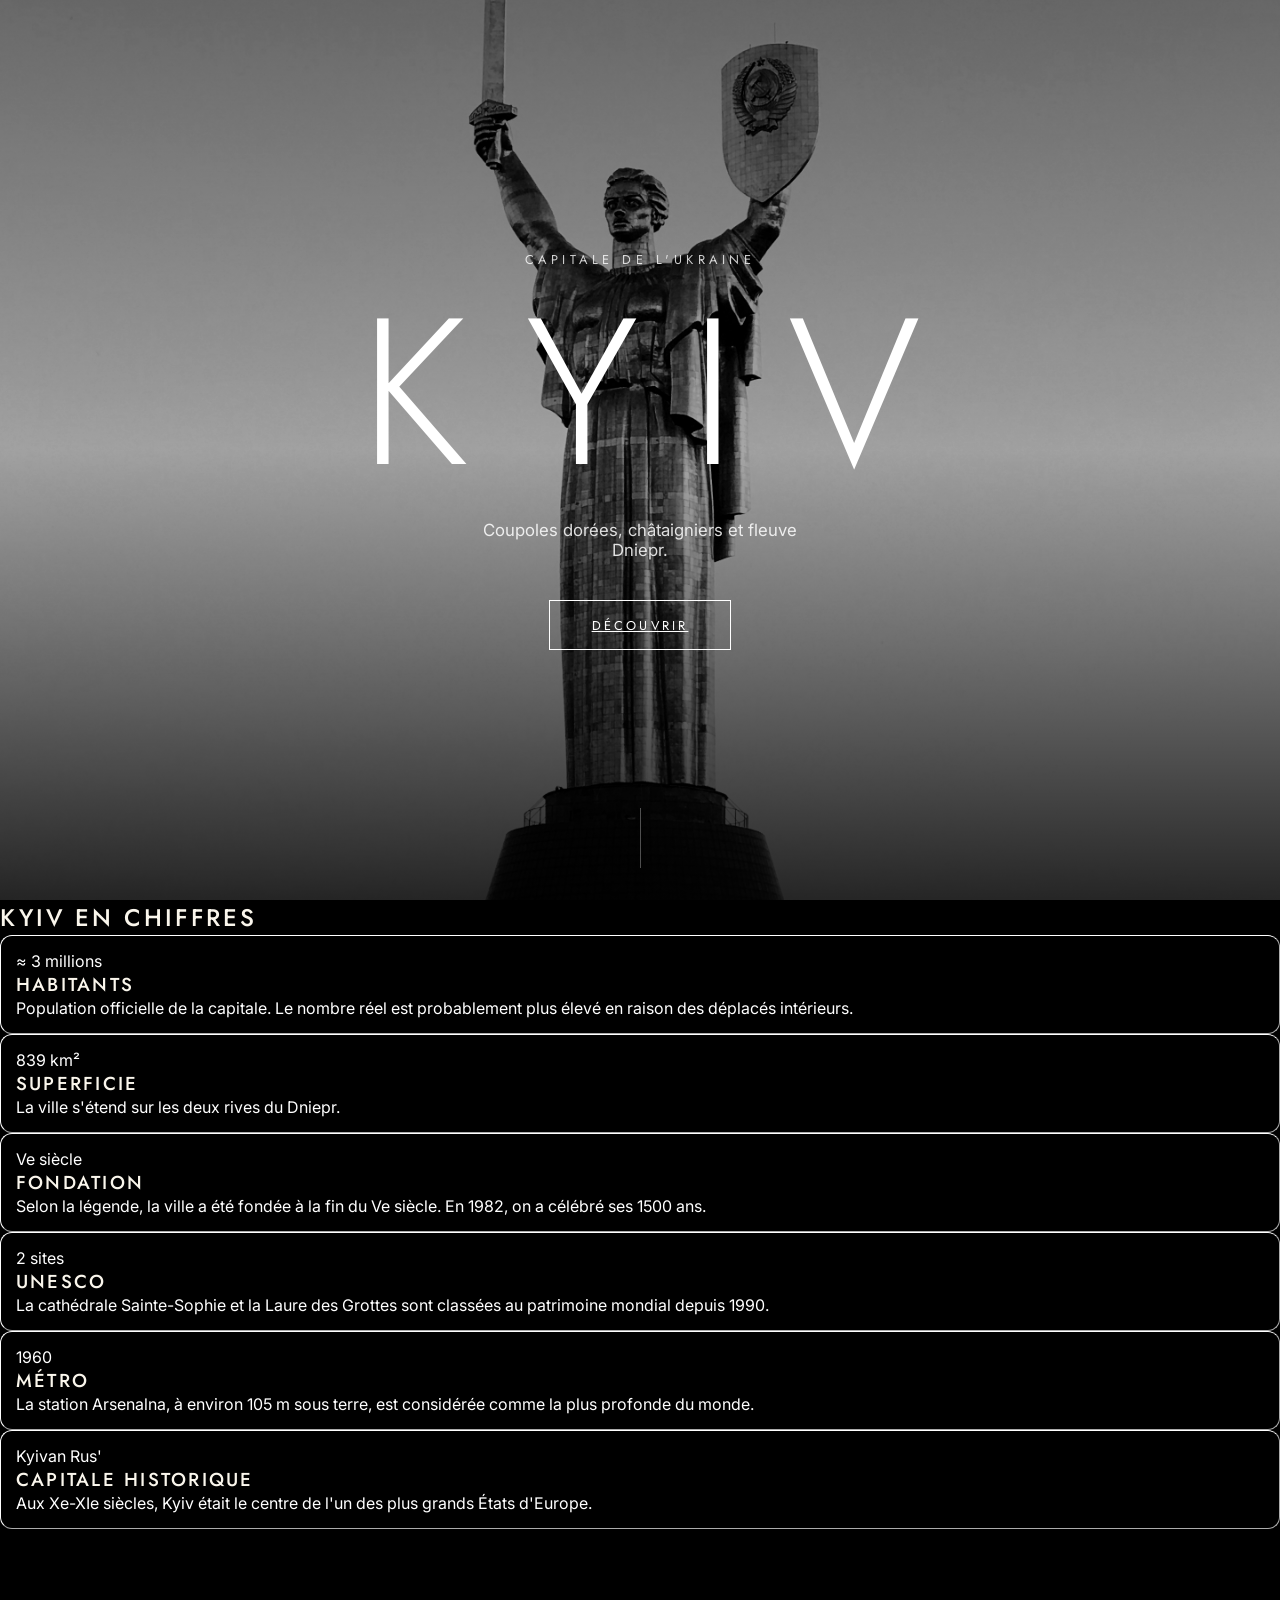
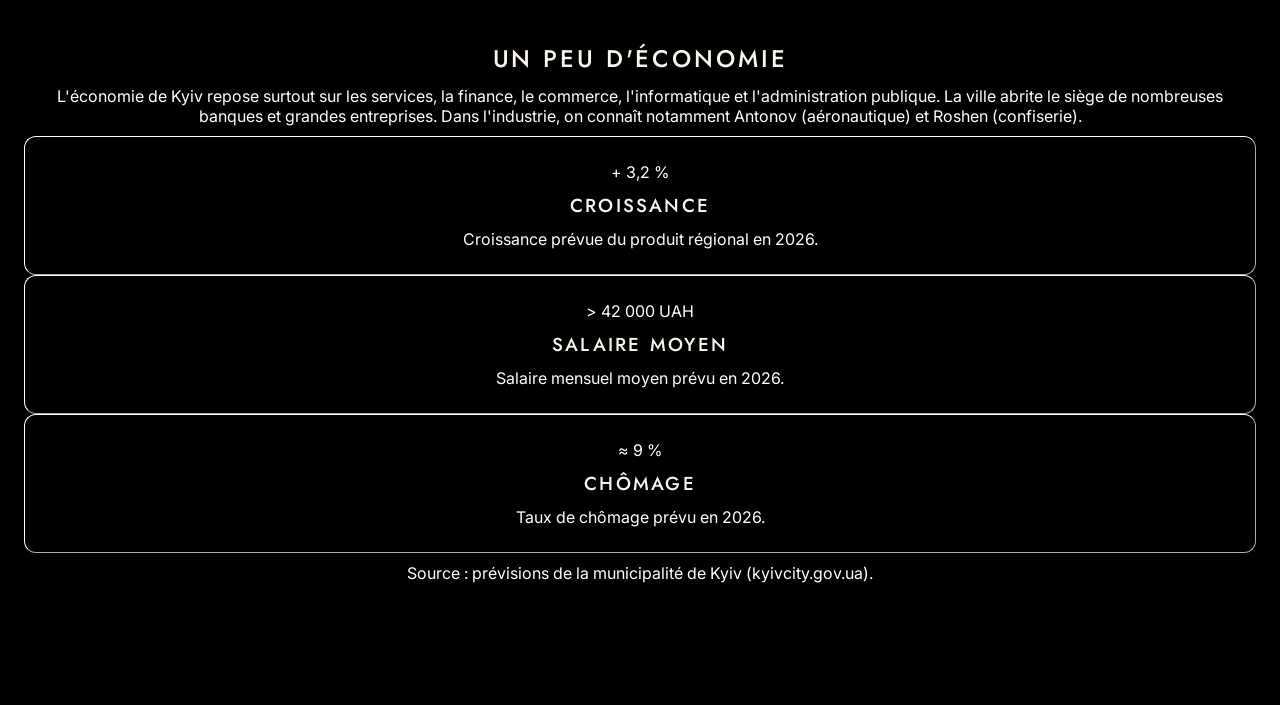
==== index.html @ a9f30f70 "change place of html files" ====
<!DOCTYPE html>
<html lang="fr">
<head>
  <meta charset="UTF-8">
  <meta name="viewport" content="width=device-width, initial-scale=1">
  <title>Kyiv</title>

  <link rel="preconnect" href="https://fonts.googleapis.com">
  <link rel="preconnect" href="https://fonts.gstatic.com" crossorigin>
  <link href="https://fonts.googleapis.com/css2?family=Inter:wght@400;500&family=Jost:wght@300;400;500&display=swap&subset=cyrillic" rel="stylesheet">

  <link rel="stylesheet" href="css/style.css">
  <link rel="stylesheet" href="css/home.css">
</head>
<body class="home">

  <div id="navbar"></div>

  <section class="hero">
    <div class="hero-content">
      <p class="eyebrow">Capitale de l'Ukraine</p>
      <h1>Kyiv</h1>
      <p class="tagline">Coupoles dorées, châtaigniers et fleuve Dniepr.</p>
      <a href="propos_de_kyiv.html" class="hero-btn">Découvrir</a>
    </div>
    <a href="#intro" class="scroll" aria-label="Défiler vers le bas"></a>
  </section>
  <section id="chiffres">
  <h2>Kyiv en chiffres</h2>

  <div class="cards stats">
    <article class="card stat">
      <p class="stat-number">≈ 3 millions</p>
      <h3>Habitants</h3>
      <p>Population officielle de la capitale. Le nombre réel est probablement plus élevé en raison des déplacés intérieurs.</p>
    </article>

    <article class="card stat">
      <p class="stat-number">839 km²</p>
      <h3>Superficie</h3>
      <p>La ville s'étend sur les deux rives du Dniepr.</p>
    </article>

    <article class="card stat">
      <p class="stat-number">Ve siècle</p>
      <h3>Fondation</h3>
      <p>Selon la légende, la ville a été fondée à la fin du Ve siècle. En 1982, on a célébré ses 1500 ans.</p>
    </article>

    <article class="card stat">
      <p class="stat-number">2 sites</p>
      <h3>UNESCO</h3>
      <p>La cathédrale Sainte-Sophie et la Laure des Grottes sont classées au patrimoine mondial depuis 1990.</p>
    </article>

    <article class="card stat">
      <p class="stat-number">1960</p>
      <h3>Métro</h3>
      <p>La station Arsenalna, à environ 105 m sous terre, est considérée comme la plus profonde du monde.</p>
    </article>

    <article class="card stat">
      <p class="stat-number">Kyivan Rus'</p>
      <h3>Capitale historique</h3>
      <p>Aux Xe-XIe siècles, Kyiv était le centre de l'un des plus grands États d'Europe.</p>
    </article>
  </div>
</section>

<section id="economie">
  <h2>Un peu d'économie</h2>
  <p>
    L'économie de Kyiv repose surtout sur les services, la finance, le commerce,
    l'informatique et l'administration publique. La ville abrite le siège de
    nombreuses banques et grandes entreprises. Dans l'industrie, on connaît
    notamment Antonov (aéronautique) et Roshen (confiserie).
  </p>

  <div class="cards stats">
    <article class="card stat">
      <p class="stat-number">+ 3,2 %</p>
      <h3>Croissance</h3>
      <p>Croissance prévue du produit régional en 2026.</p>
    </article>

    <article class="card stat">
      <p class="stat-number">&gt; 42 000 UAH</p>
      <h3>Salaire moyen</h3>
      <p>Salaire mensuel moyen prévu en 2026.</p>
    </article>

    <article class="card stat">
      <p class="stat-number">≈ 9 %</p>
      <h3>Chômage</h3>
      <p>Taux de chômage prévu en 2026.</p>
    </article>
  </div>
  <p class="source">Source : prévisions de la municipalité de Kyiv (kyivcity.gov.ua).</p>
</section>
  
  
</body>
</html>
---- css/style.css ----
/* ===== Змінні: палітра Києва ===== */
:root {
  --dnipro: #0b2a4a;      /* глибокий синій */
  --sky: #1d5fa8;         /* небесний синій */
  --gold: #e0a526;        /* золото куполів */
  --chestnut: #7a3b1d;    /* каштан */
  --cream: #faf6ec;       /* теплий фон */
  --text: #eaeaf3;
  --radius: 14px;
  --shadow: 0 10px 30px rgba(11, 42, 74, 0.15);
}

* {
    box-sizing: border-box;
    margin: 0;
    padding: 0;
}

body {
  font-family: "Inter", system-ui, sans-serif;
  font-weight: 400;
}

h1, h2, h3, nav a {
    color: var(--cream);
    font-family: "Jost", "Inter", sans-serif;
    font-weight: 500;
    text-transform: uppercase;
    letter-spacing: 0.12em;   /* широкий трекінг, як на технічних брендах */
}

header p {
    font-family: "Jost", "Inter", sans-serif;
    font-weight: 500;
    text-transform: uppercase;
    letter-spacing: 0.12em;
}

h1 { letter-spacing: 0.2em; font-weight: 400; }

nav {
  display: flex;
  flex-wrap: wrap;
  justify-content: center;
  gap: .5rem 1.5rem;
  background: black;
  padding: .9rem 1rem;
  position: sticky;
  top: 0;
  z-index: 100;
  box-shadow: 0 4px 12px rgba(0, 0, 0, .25);
}

.stat {
    /*display: flex;*/
    border-radius: 12px;
    border: 1px outset white;
    padding: 15px;
}

.number {
    
}

#economie {
    text-align: center;
    padding: 7rem 1.5rem;
}

#economie p {
    padding: 10px;
}





#photo_sec {
  display: flex;            /* Вмикаємо гнучку розмітку */
  flex-wrap: wrap;          /* Дозволяємо перенос на новий рядок для мобільних */
  gap: 15px;                /* Красивий відступ між фотографіями */
  justify-content: center;  /* Вирівнюємо фото по центру ряду */
  padding: 10px;
}


.photo {
  flex: 1 1 250px;          /* Фото будуть розтягуватися, але не стануть меншими за 250px */
  max-width: 100%;          /* Захист від виходу за межі екрана */
  border-radius: 8px;       /* Легке закруглення кутів (опціонально) */
  overflow: hidden;         /* Щоб картинка не вилазила за закруглені кути */
  box-shadow: 0 4px 10px rgba(0, 0, 0, 0.1); /* М'яка красива тінь */
  transition: transform 0.3s ease; /* Анімація для наведення */
}


.photo:hover {
  transform: translateY(-5px); /* Фото трішки піднімається */
}


.photo img {
  width: 100%;
  height: 200px;            /* Фіксуємо висоту, щоб ряд був ідеально рівним */
  object-fit: cover;        /* Картинка заповнює блок, зберігаючи пропорції та не стискаючись */
  display: block;
}
---- css/home.css ----
/* ===== Ч/Б початкова сторінка ===== */
.home {
  background: #000;
  color: #fff;
  font-family: "Inter", system-ui, sans-serif;
}

/* --- Hero --- */
.hero {
  position: relative;
  min-height: 100vh;
  min-height: 100svh;
  display: grid;
  place-items: center;
  text-align: center;
  margin: 0;               
  overflow: hidden;
  isolation: isolate;
}

/* фото, перетворене на чорно-біле */
.hero::before {
  content: "";
  position: absolute;
  inset: 0;
  z-index: -2;
  background: url("../img/kyiv_statue.jpg") center / cover no-repeat, #111;
  filter: grayscale(1) contrast(1.15);
  transform: scale(1.05);
  animation: slowzoom 20s ease-out forwards;
}

.hero::after {
  content: "";
  position: absolute;
  inset: 0;
  z-index: -1;
  background: linear-gradient(to bottom,
    rgba(0,0,0,.55) 0%,
    rgba(0,0,0,.35) 50%,
    rgba(0,0,0,.85) 100%);
}


.eyebrow {
  font-family: "Jost", sans-serif;
  text-transform: uppercase;
  letter-spacing: .35em;
  font-size: .8rem;
  opacity: .8;
  margin-bottom: 1.2rem;
}

.hero h1 {
  font-family: "Jost", sans-serif;
  font-weight: 300;
  color: #fff;
  font-size: clamp(4.5rem, 18vw, 13rem);
  letter-spacing: .25em;
  padding-left: .25em;     /* компенсує зайвий відступ після останньої літери */
  text-transform: uppercase;
  line-height: 1;
}

.hero h1::after { display: none; }  /* прибираємо золоту лінію з style.css */

.tagline {
  margin: 1.5rem auto 2.5rem;
  max-width: 34ch;
  font-size: 1.05rem;
  opacity: .85;
}

/* --- Кнопка --- */
.hero-btn {
  display: inline-block;
  color: #fff;
  border: 1px solid #fff;
  padding: .9rem 2.6rem;
  font-family: "Jost", sans-serif;
  text-transform: uppercase;
  letter-spacing: .25em;
  font-size: .8rem;
  transition: background .3s, color .3s;
}
.hero-btn:hover { background: #fff; color: #000; }

/* --- Індикатор прокрутки --- */
.scroll {
  position: absolute;
  bottom: 2rem;
  left: 50%;
  width: 1px;
  height: 60px;
  background: rgba(255,255,255,.3);
  overflow: hidden;
}
.scroll::after {
  content: "";
  position: absolute;
  top: -100%;
  width: 100%;
  height: 100%;
  background: #fff;
  animation: drip 2s ease-in-out infinite;
}

/* --- Навбар поверх фото --- */
.home nav {
  position: fixed;
  top: 0; left: 0; right: 0;
  background: transparent;
  box-shadow: none;
  padding: 1.5rem 2rem;
  justify-content: flex-end;
  gap: 2rem;
}
.home nav a {
  font-family: "Jost", sans-serif;
  text-transform: uppercase;
  letter-spacing: .2em;
  font-size: .75rem;
  padding: .3rem 0;
  border-radius: 0;
  border-bottom: 1px solid transparent;
  color: #fff;
}
.home nav a:hover,
.home nav a.active {
  background: none;
  color: #fff;
  border-bottom-color: #fff;
}

.intro {
  background: #fff;
  color: #000;
  text-align: center;
  padding: 7rem 1.5rem;
  margin: 0;
}

.intro p {
  font-family: "Jost", sans-serif;
  font-weight: 300;
  font-size: clamp(1.5rem, 4vw, 2.8rem);
  max-width: 24ch;
  margin: 0 auto;
  line-height: 1.3;
}
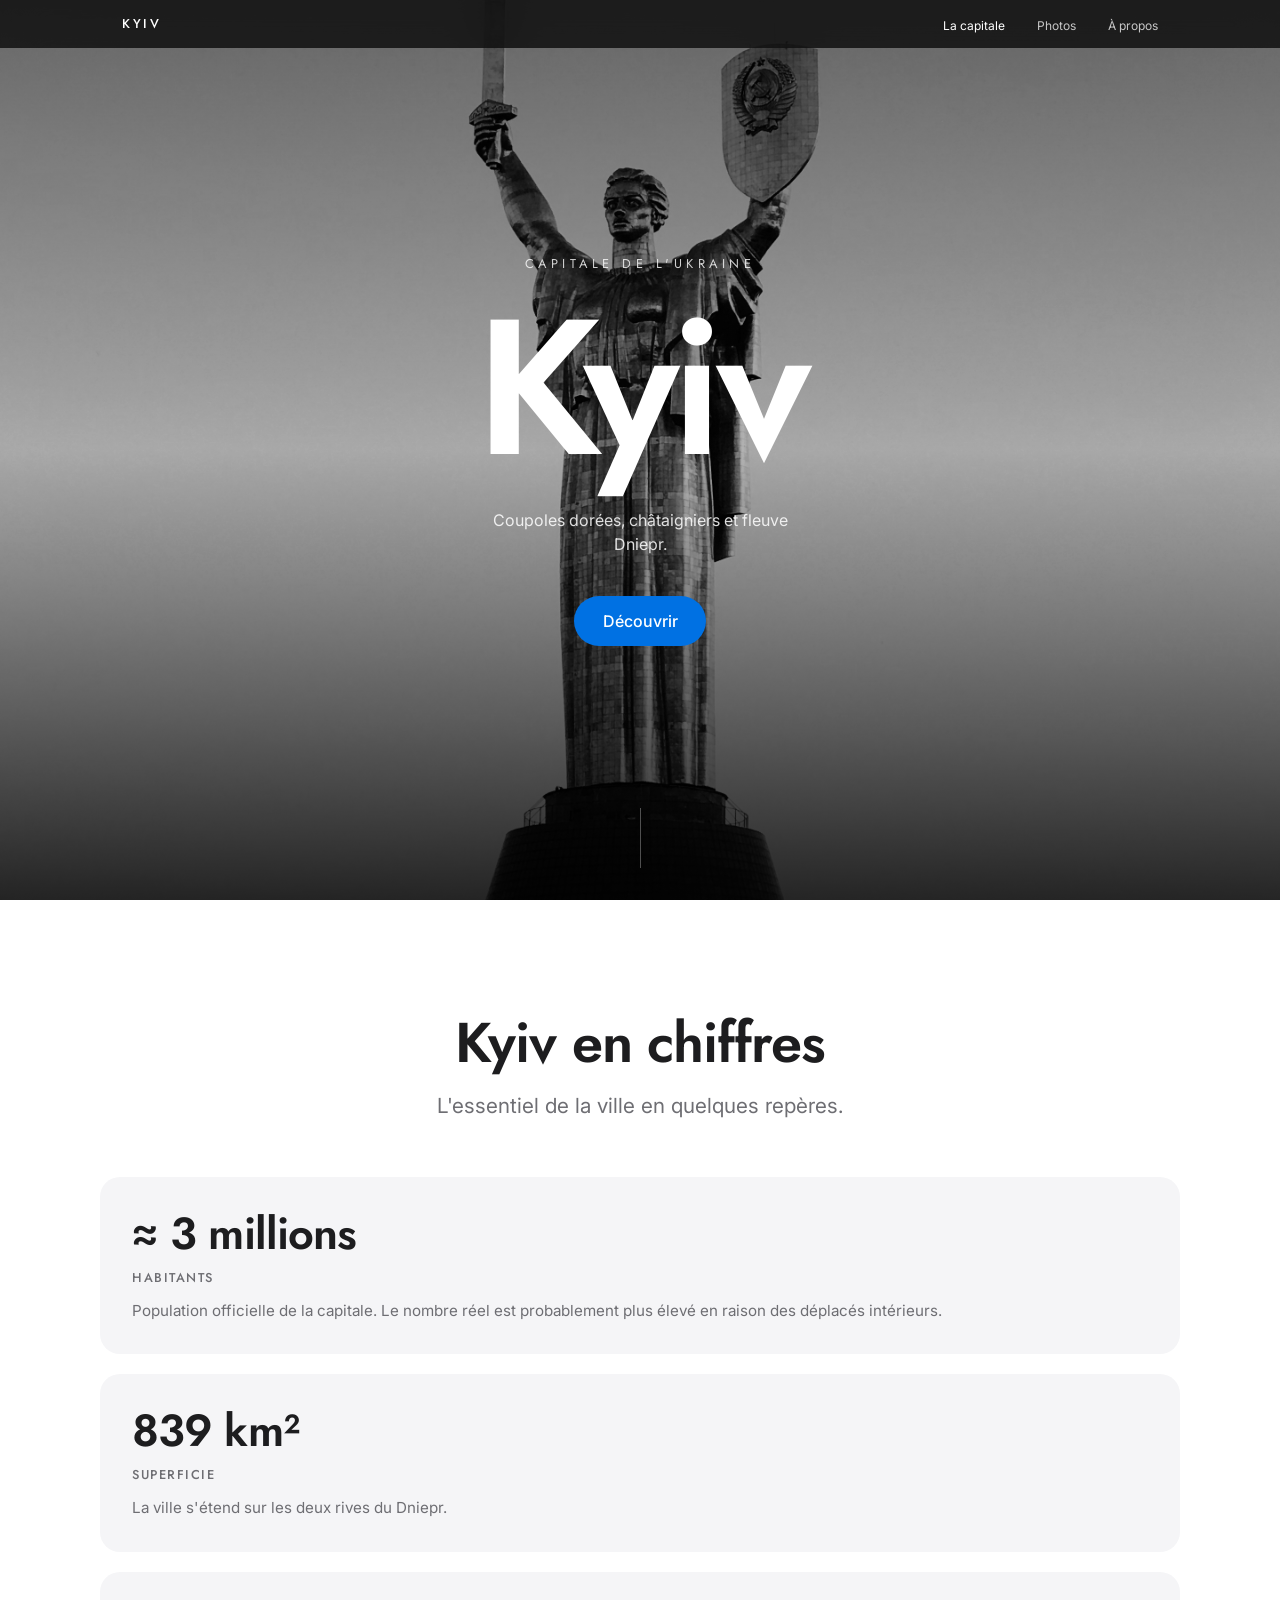
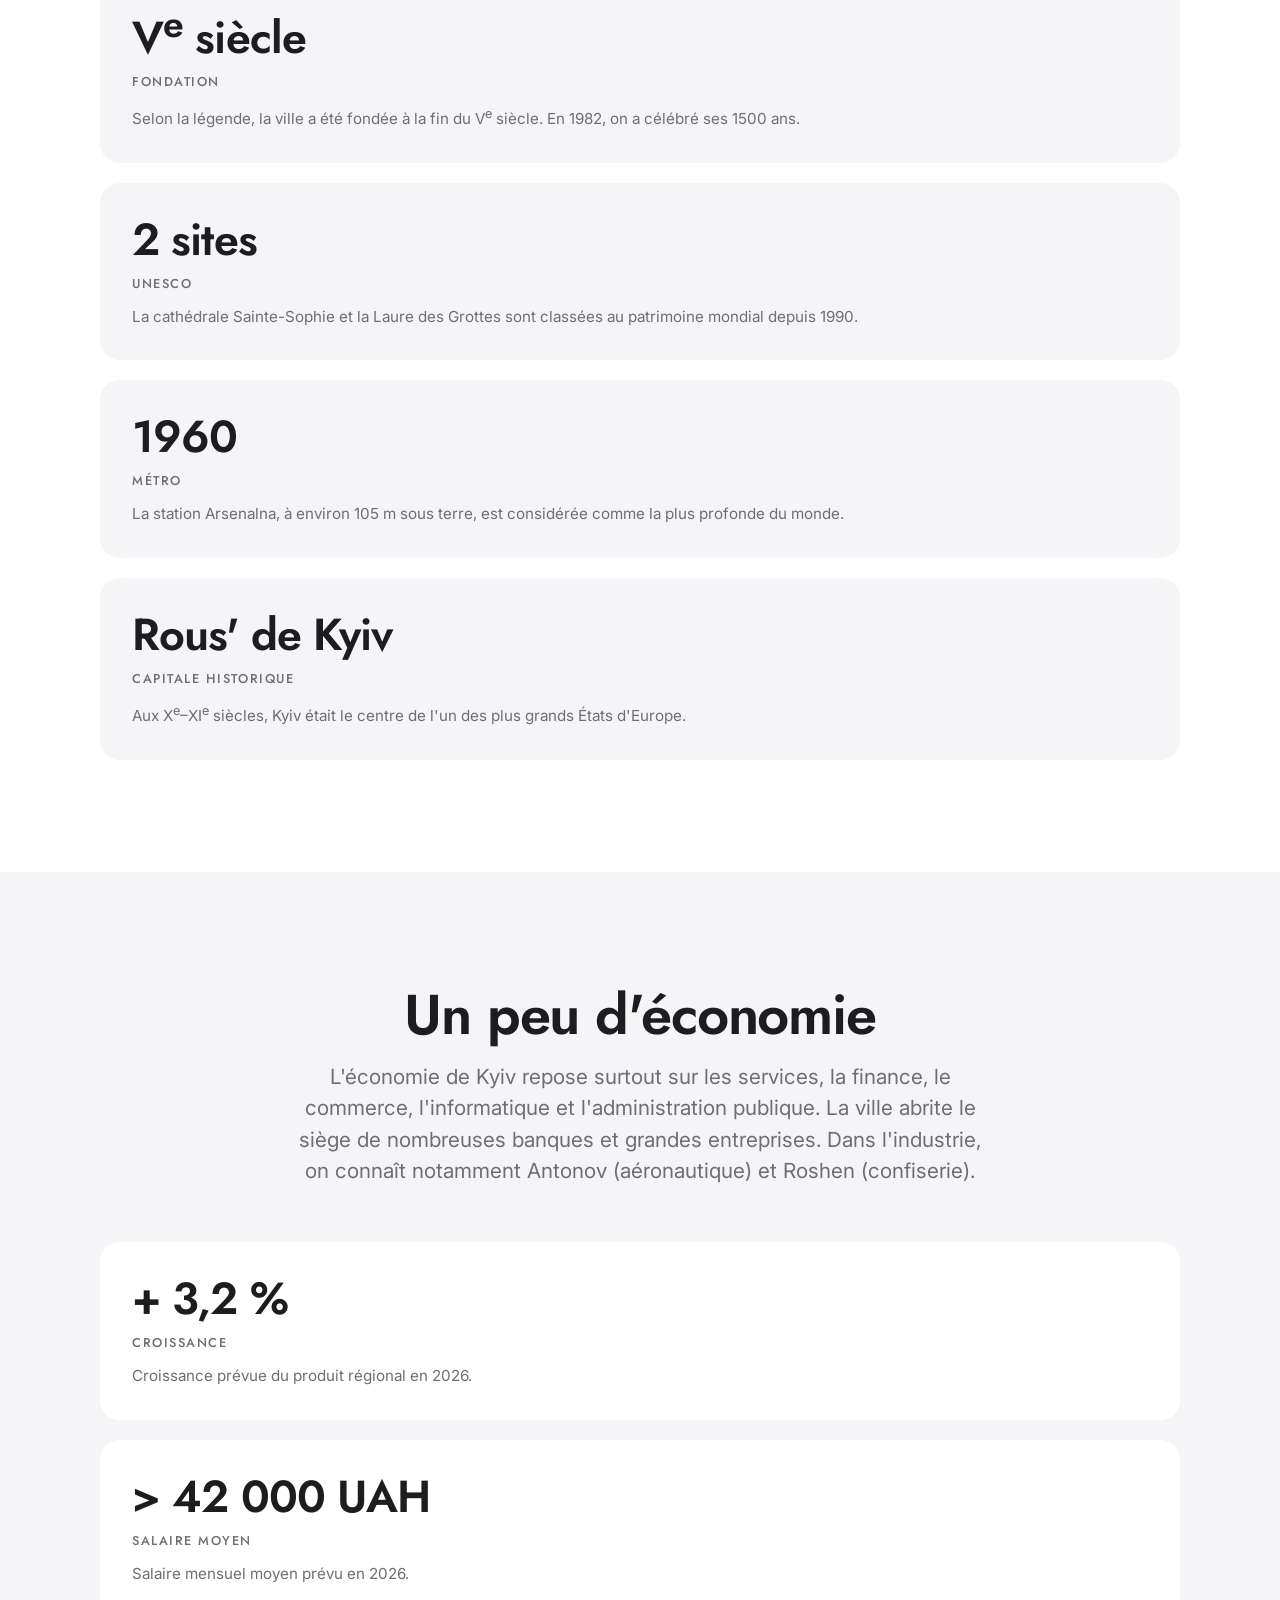
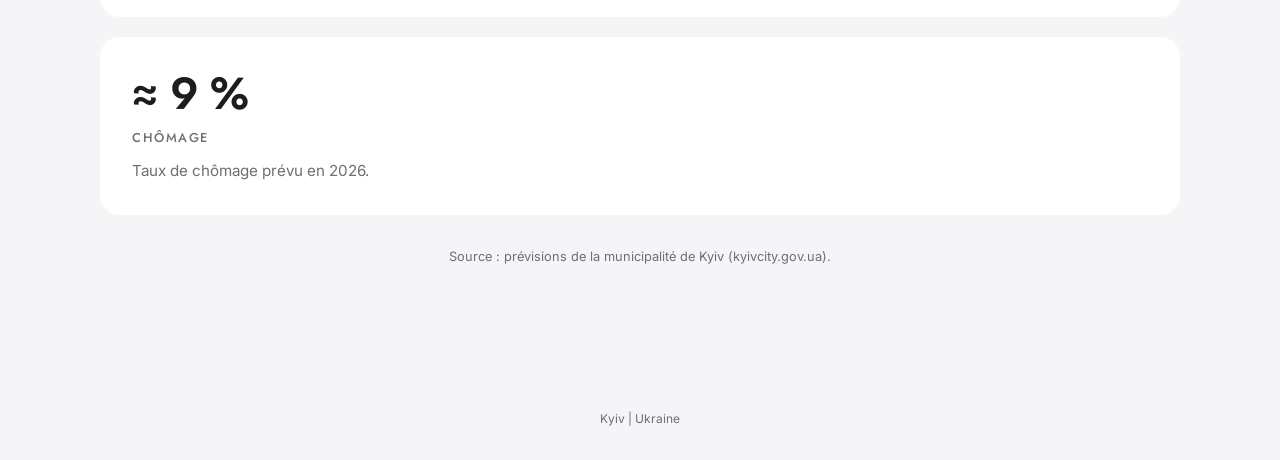
==== commit 7fe8f0de: "Le nouveau design a été réalisé à l'aide de Clode et d'un code HTML optimisé" ====
--- a/index.html
+++ b/index.html
@@ -3,101 +3,123 @@
 <head>
   <meta charset="UTF-8">
   <meta name="viewport" content="width=device-width, initial-scale=1">
-  <title>Kyiv</title>
+  <meta name="description" content="Kyiv, capitale de l'Ukraine : chiffres clés, économie et photos.">
+  <title>Kyiv — Capitale de l'Ukraine</title>
 
   <link rel="preconnect" href="https://fonts.googleapis.com">
   <link rel="preconnect" href="https://fonts.gstatic.com" crossorigin>
-  <link href="https://fonts.googleapis.com/css2?family=Inter:wght@400;500&family=Jost:wght@300;400;500&display=swap&subset=cyrillic" rel="stylesheet">
+  <link href="https://fonts.googleapis.com/css2?family=Inter:wght@400;500;600&family=Jost:wght@300;400;500;600&display=swap" rel="stylesheet">
 
   <link rel="stylesheet" href="css/style.css">
   <link rel="stylesheet" href="css/home.css">
 </head>
 <body class="home">
 
-  <div id="navbar"></div>
+  <nav class="nav">
+    <div class="nav-inner">
+      <a href="index.html" class="brand">Kyiv</a>
+      <ul class="nav-links">
+        <li><a href="index.html" aria-current="page">La capitale</a></li>
+        <li><a href="kyiv_photo_page.html">Photos</a></li>
+        <li><a href="propos_de_kyiv.html">À propos</a></li>
+      </ul>
+    </div>
+  </nav>
 
-  <section class="hero">
+  <header class="hero">
     <div class="hero-content">
       <p class="eyebrow">Capitale de l'Ukraine</p>
       <h1>Kyiv</h1>
       <p class="tagline">Coupoles dorées, châtaigniers et fleuve Dniepr.</p>
       <a href="propos_de_kyiv.html" class="hero-btn">Découvrir</a>
     </div>
-    <a href="#intro" class="scroll" aria-label="Défiler vers le bas"></a>
-  </section>
-  <section id="chiffres">
-  <h2>Kyiv en chiffres</h2>
+    <a href="#chiffres" class="scroll" aria-label="Défiler vers le bas"></a>
+  </header>
 
-  <div class="cards stats">
-    <article class="card stat">
-      <p class="stat-number">≈ 3 millions</p>
-      <h3>Habitants</h3>
-      <p>Population officielle de la capitale. Le nombre réel est probablement plus élevé en raison des déplacés intérieurs.</p>
-    </article>
+  <main>
+    <section id="chiffres" class="section">
+      <div class="container">
+        <h2>Kyiv en chiffres</h2>
+        <p class="lead">L'essentiel de la ville en quelques repères.</p>
 
-    <article class="card stat">
-      <p class="stat-number">839 km²</p>
-      <h3>Superficie</h3>
-      <p>La ville s'étend sur les deux rives du Dniepr.</p>
-    </article>
+        <div class="cards">
+          <article class="card">
+            <p class="stat-number">≈ 3 millions</p>
+            <h3>Habitants</h3>
+            <p>Population officielle de la capitale. Le nombre réel est probablement plus élevé en raison des déplacés intérieurs.</p>
+          </article>
 
-    <article class="card stat">
-      <p class="stat-number">Ve siècle</p>
-      <h3>Fondation</h3>
-      <p>Selon la légende, la ville a été fondée à la fin du Ve siècle. En 1982, on a célébré ses 1500 ans.</p>
-    </article>
+          <article class="card">
+            <p class="stat-number">839 km²</p>
+            <h3>Superficie</h3>
+            <p>La ville s'étend sur les deux rives du Dniepr.</p>
+          </article>
 
-    <article class="card stat">
-      <p class="stat-number">2 sites</p>
-      <h3>UNESCO</h3>
-      <p>La cathédrale Sainte-Sophie et la Laure des Grottes sont classées au patrimoine mondial depuis 1990.</p>
-    </article>
+          <article class="card">
+            <p class="stat-number">V<sup>e</sup> siècle</p>
+            <h3>Fondation</h3>
+            <p>Selon la légende, la ville a été fondée à la fin du V<sup>e</sup> siècle. En 1982, on a célébré ses 1500 ans.</p>
+          </article>
 
-    <article class="card stat">
-      <p class="stat-number">1960</p>
-      <h3>Métro</h3>
-      <p>La station Arsenalna, à environ 105 m sous terre, est considérée comme la plus profonde du monde.</p>
-    </article>
+          <article class="card">
+            <p class="stat-number">2 sites</p>
+            <h3>UNESCO</h3>
+            <p>La cathédrale Sainte-Sophie et la Laure des Grottes sont classées au patrimoine mondial depuis 1990.</p>
+          </article>
 
-    <article class="card stat">
-      <p class="stat-number">Kyivan Rus'</p>
-      <h3>Capitale historique</h3>
-      <p>Aux Xe-XIe siècles, Kyiv était le centre de l'un des plus grands États d'Europe.</p>
-    </article>
-  </div>
-</section>
+          <article class="card">
+            <p class="stat-number">1960</p>
+            <h3>Métro</h3>
+            <p>La station Arsenalna, à environ 105 m sous terre, est considérée comme la plus profonde du monde.</p>
+          </article>
 
-<section id="economie">
-  <h2>Un peu d'économie</h2>
-  <p>
-    L'économie de Kyiv repose surtout sur les services, la finance, le commerce,
-    l'informatique et l'administration publique. La ville abrite le siège de
-    nombreuses banques et grandes entreprises. Dans l'industrie, on connaît
-    notamment Antonov (aéronautique) et Roshen (confiserie).
-  </p>
+          <article class="card">
+            <p class="stat-number">Rous' de Kyiv</p>
+            <h3>Capitale historique</h3>
+            <p>Aux X<sup>e</sup>–XI<sup>e</sup> siècles, Kyiv était le centre de l'un des plus grands États d'Europe.</p>
+          </article>
+        </div>
+      </div>
+    </section>
 
-  <div class="cards stats">
-    <article class="card stat">
-      <p class="stat-number">+ 3,2 %</p>
-      <h3>Croissance</h3>
-      <p>Croissance prévue du produit régional en 2026.</p>
-    </article>
+    <section id="economie" class="section section-alt">
+      <div class="container">
+        <h2>Un peu d'économie</h2>
+        <p class="lead">
+          L'économie de Kyiv repose surtout sur les services, la finance, le commerce,
+          l'informatique et l'administration publique. La ville abrite le siège de
+          nombreuses banques et grandes entreprises. Dans l'industrie, on connaît
+          notamment Antonov (aéronautique) et Roshen (confiserie).
+        </p>
 
-    <article class="card stat">
-      <p class="stat-number">&gt; 42 000 UAH</p>
-      <h3>Salaire moyen</h3>
-      <p>Salaire mensuel moyen prévu en 2026.</p>
-    </article>
+        <div class="cards">
+          <article class="card">
+            <p class="stat-number">+ 3,2 %</p>
+            <h3>Croissance</h3>
+            <p>Croissance prévue du produit régional en 2026.</p>
+          </article>
 
-    <article class="card stat">
-      <p class="stat-number">≈ 9 %</p>
-      <h3>Chômage</h3>
-      <p>Taux de chômage prévu en 2026.</p>
-    </article>
-  </div>
-  <p class="source">Source : prévisions de la municipalité de Kyiv (kyivcity.gov.ua).</p>
-</section>
-  
-  
+          <article class="card">
+            <p class="stat-number">&gt; 42 000 UAH</p>
+            <h3>Salaire moyen</h3>
+            <p>Salaire mensuel moyen prévu en 2026.</p>
+          </article>
+
+          <article class="card">
+            <p class="stat-number">≈ 9 %</p>
+            <h3>Chômage</h3>
+            <p>Taux de chômage prévu en 2026.</p>
+          </article>
+        </div>
+
+        <p class="source">Source : prévisions de la municipalité de Kyiv (kyivcity.gov.ua).</p>
+      </div>
+    </section>
+  </main>
+
+  <footer class="footer">
+    <p>Kyiv | Ukraine</p>
+  </footer>
+
 </body>
 </html>
--- a/css/style.css
+++ b/css/style.css
@@ -1,107 +1,265 @@
-/* ===== Змінні: палітра Києва ===== */
+/* ===== Kyiv — мінімалістичний дизайн у стилі Apple ===== */
+
 :root {
-  --dnipro: #0b2a4a;      /* глибокий синій */
-  --sky: #1d5fa8;         /* небесний синій */
-  --gold: #e0a526;        /* золото куполів */
-  --chestnut: #7a3b1d;    /* каштан */
-  --cream: #faf6ec;       /* теплий фон */
-  --text: #eaeaf3;
-  --radius: 14px;
-  --shadow: 0 10px 30px rgba(11, 42, 74, 0.15);
+  --bg: #ffffff;
+  --bg-alt: #f5f5f7;
+  --text: #1d1d1f;
+  --muted: #6e6e73;
+  --accent: #0071e3;
+  --radius: 20px;
+  --max: 1080px;
+  --font-body: "Inter", -apple-system, BlinkMacSystemFont, "SF Pro Text", "Segoe UI", system-ui, sans-serif;
+  --font-head: "Jost", "Inter", -apple-system, BlinkMacSystemFont, "SF Pro Display", system-ui, sans-serif;
 }
 
 * {
-    box-sizing: border-box;
-    margin: 0;
-    padding: 0;
+  box-sizing: border-box;
+  margin: 0;
+  padding: 0;
+}
+
+html {
+  scroll-behavior: smooth;
+  -webkit-text-size-adjust: 100%;
 }
 
 body {
-  font-family: "Inter", system-ui, sans-serif;
+  font-family: var(--font-body);
   font-weight: 400;
-}
-
-h1, h2, h3, nav a {
-    color: var(--cream);
-    font-family: "Jost", "Inter", sans-serif;
-    font-weight: 500;
-    text-transform: uppercase;
-    letter-spacing: 0.12em;   /* широкий трекінг, як на технічних брендах */
-}
-
-header p {
-    font-family: "Jost", "Inter", sans-serif;
-    font-weight: 500;
-    text-transform: uppercase;
-    letter-spacing: 0.12em;
-}
-
-h1 { letter-spacing: 0.2em; font-weight: 400; }
-
-nav {
+  line-height: 1.5;
+  color: var(--text);
+  background: var(--bg);
+  padding-top: 48px;
+  -webkit-font-smoothing: antialiased;
+}
+
+img {
+  display: block;
+  max-width: 100%;
+}
+
+a {
+  color: inherit;
+  text-decoration: none;
+}
+
+ul {
+  list-style: none;
+}
+
+/* ===== Навбар (матове скло) ===== */
+.nav {
+  position: fixed;
+  top: 0;
+  left: 0;
+  right: 0;
+  z-index: 100;
+  height: 48px;
+  background: rgba(0, 0, 0, 0.72);
+  -webkit-backdrop-filter: saturate(180%) blur(20px);
+  backdrop-filter: saturate(180%) blur(20px);
+}
+
+.nav-inner {
+  max-width: var(--max);
+  height: 100%;
+  margin: 0 auto;
+  padding: 0 22px;
   display: flex;
-  flex-wrap: wrap;
-  justify-content: center;
-  gap: .5rem 1.5rem;
-  background: black;
-  padding: .9rem 1rem;
-  position: sticky;
-  top: 0;
-  z-index: 100;
-  box-shadow: 0 4px 12px rgba(0, 0, 0, .25);
-}
-
-.stat {
-    /*display: flex;*/
-    border-radius: 12px;
-    border: 1px outset white;
-    padding: 15px;
-}
-
-.number {
-    
-}
-
-#economie {
-    text-align: center;
-    padding: 7rem 1.5rem;
-}
-
-#economie p {
-    padding: 10px;
-}
-
-
-
-
-
-#photo_sec {
-  display: flex;            /* Вмикаємо гнучку розмітку */
-  flex-wrap: wrap;          /* Дозволяємо перенос на новий рядок для мобільних */
-  gap: 15px;                /* Красивий відступ між фотографіями */
-  justify-content: center;  /* Вирівнюємо фото по центру ряду */
-  padding: 10px;
-}
-
+  align-items: center;
+  justify-content: space-between;
+}
+
+.brand {
+  font-family: var(--font-head);
+  font-size: 0.8rem;
+  font-weight: 500;
+  letter-spacing: 0.2em;
+  text-transform: uppercase;
+  color: #fff;
+}
+
+.nav-links {
+  display: flex;
+  gap: 2rem;
+}
+
+.nav-links a {
+  font-size: 0.75rem;
+  color: rgba(255, 255, 255, 0.75);
+  transition: color 0.2s;
+}
+
+.nav-links a:hover,
+.nav-links a[aria-current="page"] {
+  color: #fff;
+}
+
+/* ===== Типографіка ===== */
+h1,
+h2 {
+  font-family: var(--font-head);
+  font-weight: 600;
+  letter-spacing: -0.02em;
+  line-height: 1.1;
+  color: var(--text);
+}
+
+h2 {
+  font-size: clamp(2rem, 5vw, 3.5rem);
+  margin-bottom: 1rem;
+}
+
+.lead {
+  max-width: 44rem;
+  margin: 0 auto 3.5rem;
+  color: var(--muted);
+  font-size: clamp(1.05rem, 2vw, 1.3rem);
+}
+
+/* ===== Секції ===== */
+.section {
+  padding: 7rem 22px;
+  text-align: center;
+}
+
+.section-alt {
+  background: var(--bg-alt);
+}
+
+.container {
+  max-width: var(--max);
+  margin: 0 auto;
+}
+
+/* ===== Картки ===== */
+.cards {
+  display: grid;
+  gap: 20px;
+  text-align: left;
+}
+
+.card {
+  background: var(--bg-alt);
+  border-radius: var(--radius);
+  padding: 2rem;
+}
+
+.section-alt .card {
+  background: var(--bg);
+}
+
+.stat-number {
+  font-family: var(--font-head);
+  font-size: clamp(2rem, 4vw, 2.8rem);
+  font-weight: 600;
+  letter-spacing: -0.02em;
+  line-height: 1.1;
+  margin-bottom: 0.6rem;
+}
+
+.card h3 {
+  font-family: var(--font-head);
+  font-size: 0.8rem;
+  font-weight: 500;
+  letter-spacing: 0.12em;
+  text-transform: uppercase;
+  color: var(--muted);
+  margin-bottom: 0.8rem;
+}
+
+.card p:not(.stat-number) {
+  color: var(--muted);
+  font-size: 0.95rem;
+}
+
+.source {
+  margin-top: 2rem;
+  font-size: 0.8rem;
+  color: var(--muted);
+}
+
+/* ===== Заголовок внутрішніх сторінок ===== */
+.page-head {
+  padding: 6rem 22px 3rem;
+  text-align: center;
+}
+
+.page-head h1 {
+  font-size: clamp(2.5rem, 7vw, 4.5rem);
+  margin-bottom: 1rem;
+}
+
+.page-head .lead {
+  margin-bottom: 0;
+}
+
+/* ===== Фотогалерея ===== */
+.photo-grid {
+  max-width: var(--max);
+  margin: 0 auto;
+  padding: 0 22px 7rem;
+  display: grid;
+  gap: 14px;
+}
 
 .photo {
-  flex: 1 1 250px;          /* Фото будуть розтягуватися, але не стануть меншими за 250px */
-  max-width: 100%;          /* Захист від виходу за межі екрана */
-  border-radius: 8px;       /* Легке закруглення кутів (опціонально) */
-  overflow: hidden;         /* Щоб картинка не вилазила за закруглені кути */
-  box-shadow: 0 4px 10px rgba(0, 0, 0, 0.1); /* М'яка красива тінь */
-  transition: transform 0.3s ease; /* Анімація для наведення */
-}
-
-
-.photo:hover {
-  transform: translateY(-5px); /* Фото трішки піднімається */
-}
-
+  position: relative;
+  overflow: hidden;
+  border-radius: var(--radius);
+  background: var(--bg-alt);
+}
 
 .photo img {
   width: 100%;
-  height: 200px;            /* Фіксуємо висоту, щоб ряд був ідеально рівним */
-  object-fit: cover;        /* Картинка заповнює блок, зберігаючи пропорції та не стискаючись */
-  display: block;
-}
+  aspect-ratio: 4 / 3;
+  object-fit: cover;
+  transition: transform 0.6s ease;
+}
+
+
+
+.photo figcaption {
+  position: absolute;
+  left: 0;
+  right: 0;
+  bottom: 0;
+  padding: 2.5rem 1.2rem 1rem;
+  font-size: 0.85rem;
+  color: #fff;
+}
+
+/* ===== Текстова сторінка ===== */
+.prose {
+  max-width: 44rem;
+  margin: 0 auto;
+  padding: 0 22px 7rem;
+}
+
+.prose h2 {
+  font-size: clamp(1.5rem, 3vw, 2rem);
+  margin: 3rem 0 0.8rem;
+}
+
+
+
+/* ===== Футер ===== */
+.footer {
+  padding: 2rem 22px;
+  text-align: center;
+  font-size: 0.75rem;
+  color: var(--muted);
+  background: var(--bg-alt);
+}
+
+/* ===== Мобільні ===== */
+@media (max-width: 600px) {
+  .nav-links {
+    gap: 1.1rem;
+  }
+
+  .section {
+    padding: 5rem 22px;
+  }
+}
+
--- a/css/home.css
+++ b/css/home.css
@@ -1,11 +1,9 @@
-/* ===== Ч/Б початкова сторінка ===== */
+/* ===== Головна сторінка: Hero ===== */
+
 .home {
-  background: #000;
-  color: #fff;
-  font-family: "Inter", system-ui, sans-serif;
+  padding-top: 0; /* hero іде під матовий навбар */
 }
 
-/* --- Hero --- */
 .hero {
   position: relative;
   min-height: 100vh;
@@ -13,19 +11,20 @@
   display: grid;
   place-items: center;
   text-align: center;
-  margin: 0;               
   overflow: hidden;
   isolation: isolate;
+  color: #fff;
+  background: #000;
 }
 
-/* фото, перетворене на чорно-біле */
+/* фото у чорно-білому */
 .hero::before {
   content: "";
   position: absolute;
   inset: 0;
   z-index: -2;
   background: url("../img/kyiv_statue.jpg") center / cover no-repeat, #111;
-  filter: grayscale(1) contrast(1.15);
+  filter: grayscale(1) contrast(1.1);
   transform: scale(1.05);
   animation: slowzoom 20s ease-out forwards;
 }
@@ -36,115 +35,63 @@
   inset: 0;
   z-index: -1;
   background: linear-gradient(to bottom,
-    rgba(0,0,0,.55) 0%,
-    rgba(0,0,0,.35) 50%,
-    rgba(0,0,0,.85) 100%);
+    rgba(0, 0, 0, 0.55) 0%,
+    rgba(0, 0, 0, 0.3) 50%,
+    rgba(0, 0, 0, 0.85) 100%);
 }
 
+.hero-content {
+  padding: 0 22px;
+}
 
 .eyebrow {
-  font-family: "Jost", sans-serif;
+  font-family: var(--font-head);
+  font-size: 0.8rem;
+  letter-spacing: 0.35em;
   text-transform: uppercase;
-  letter-spacing: .35em;
-  font-size: .8rem;
-  opacity: .8;
+  opacity: 0.8;
   margin-bottom: 1.2rem;
 }
 
 .hero h1 {
-  font-family: "Jost", sans-serif;
-  font-weight: 300;
+  font-size: clamp(4.5rem, 20vw, 12rem);
+  font-weight: 600;
+  letter-spacing: -0.04em;
+  line-height: 1;
   color: #fff;
-  font-size: clamp(4.5rem, 18vw, 13rem);
-  letter-spacing: .25em;
-  padding-left: .25em;     /* компенсує зайвий відступ після останньої літери */
-  text-transform: uppercase;
-  line-height: 1;
 }
 
-.hero h1::after { display: none; }  /* прибираємо золоту лінію з style.css */
-
 .tagline {
+  max-width: 34ch;
   margin: 1.5rem auto 2.5rem;
-  max-width: 34ch;
-  font-size: 1.05rem;
-  opacity: .85;
+  opacity: 0.85;
 }
 
-/* --- Кнопка --- */
+/* кнопка-«таблетка» */
 .hero-btn {
   display: inline-block;
+  padding: 0.8rem 1.8rem;
+  border-radius: 980px;
+  background: var(--accent);
   color: #fff;
-  border: 1px solid #fff;
-  padding: .9rem 2.6rem;
-  font-family: "Jost", sans-serif;
-  text-transform: uppercase;
-  letter-spacing: .25em;
-  font-size: .8rem;
-  transition: background .3s, color .3s;
+  font-size: 1rem;
+  font-weight: 500;
+  transition: background 0.25s, transform 0.25s;
 }
-.hero-btn:hover { background: #fff; color: #000; }
 
-/* --- Індикатор прокрутки --- */
+.hero-btn:hover {
+  background: #0077ed;
+  transform: scale(1.03);
+}
+
+/* індикатор прокрутки */
 .scroll {
   position: absolute;
   bottom: 2rem;
   left: 50%;
   width: 1px;
   height: 60px;
-  background: rgba(255,255,255,.3);
+  background: rgba(255, 255, 255, 0.3);
   overflow: hidden;
 }
-.scroll::after {
-  content: "";
-  position: absolute;
-  top: -100%;
-  width: 100%;
-  height: 100%;
-  background: #fff;
-  animation: drip 2s ease-in-out infinite;
-}
 
-/* --- Навбар поверх фото --- */
-.home nav {
-  position: fixed;
-  top: 0; left: 0; right: 0;
-  background: transparent;
-  box-shadow: none;
-  padding: 1.5rem 2rem;
-  justify-content: flex-end;
-  gap: 2rem;
-}
-.home nav a {
-  font-family: "Jost", sans-serif;
-  text-transform: uppercase;
-  letter-spacing: .2em;
-  font-size: .75rem;
-  padding: .3rem 0;
-  border-radius: 0;
-  border-bottom: 1px solid transparent;
-  color: #fff;
-}
-.home nav a:hover,
-.home nav a.active {
-  background: none;
-  color: #fff;
-  border-bottom-color: #fff;
-}
-
-.intro {
-  background: #fff;
-  color: #000;
-  text-align: center;
-  padding: 7rem 1.5rem;
-  margin: 0;
-}
-
-.intro p {
-  font-family: "Jost", sans-serif;
-  font-weight: 300;
-  font-size: clamp(1.5rem, 4vw, 2.8rem);
-  max-width: 24ch;
-  margin: 0 auto;
-  line-height: 1.3;
-}
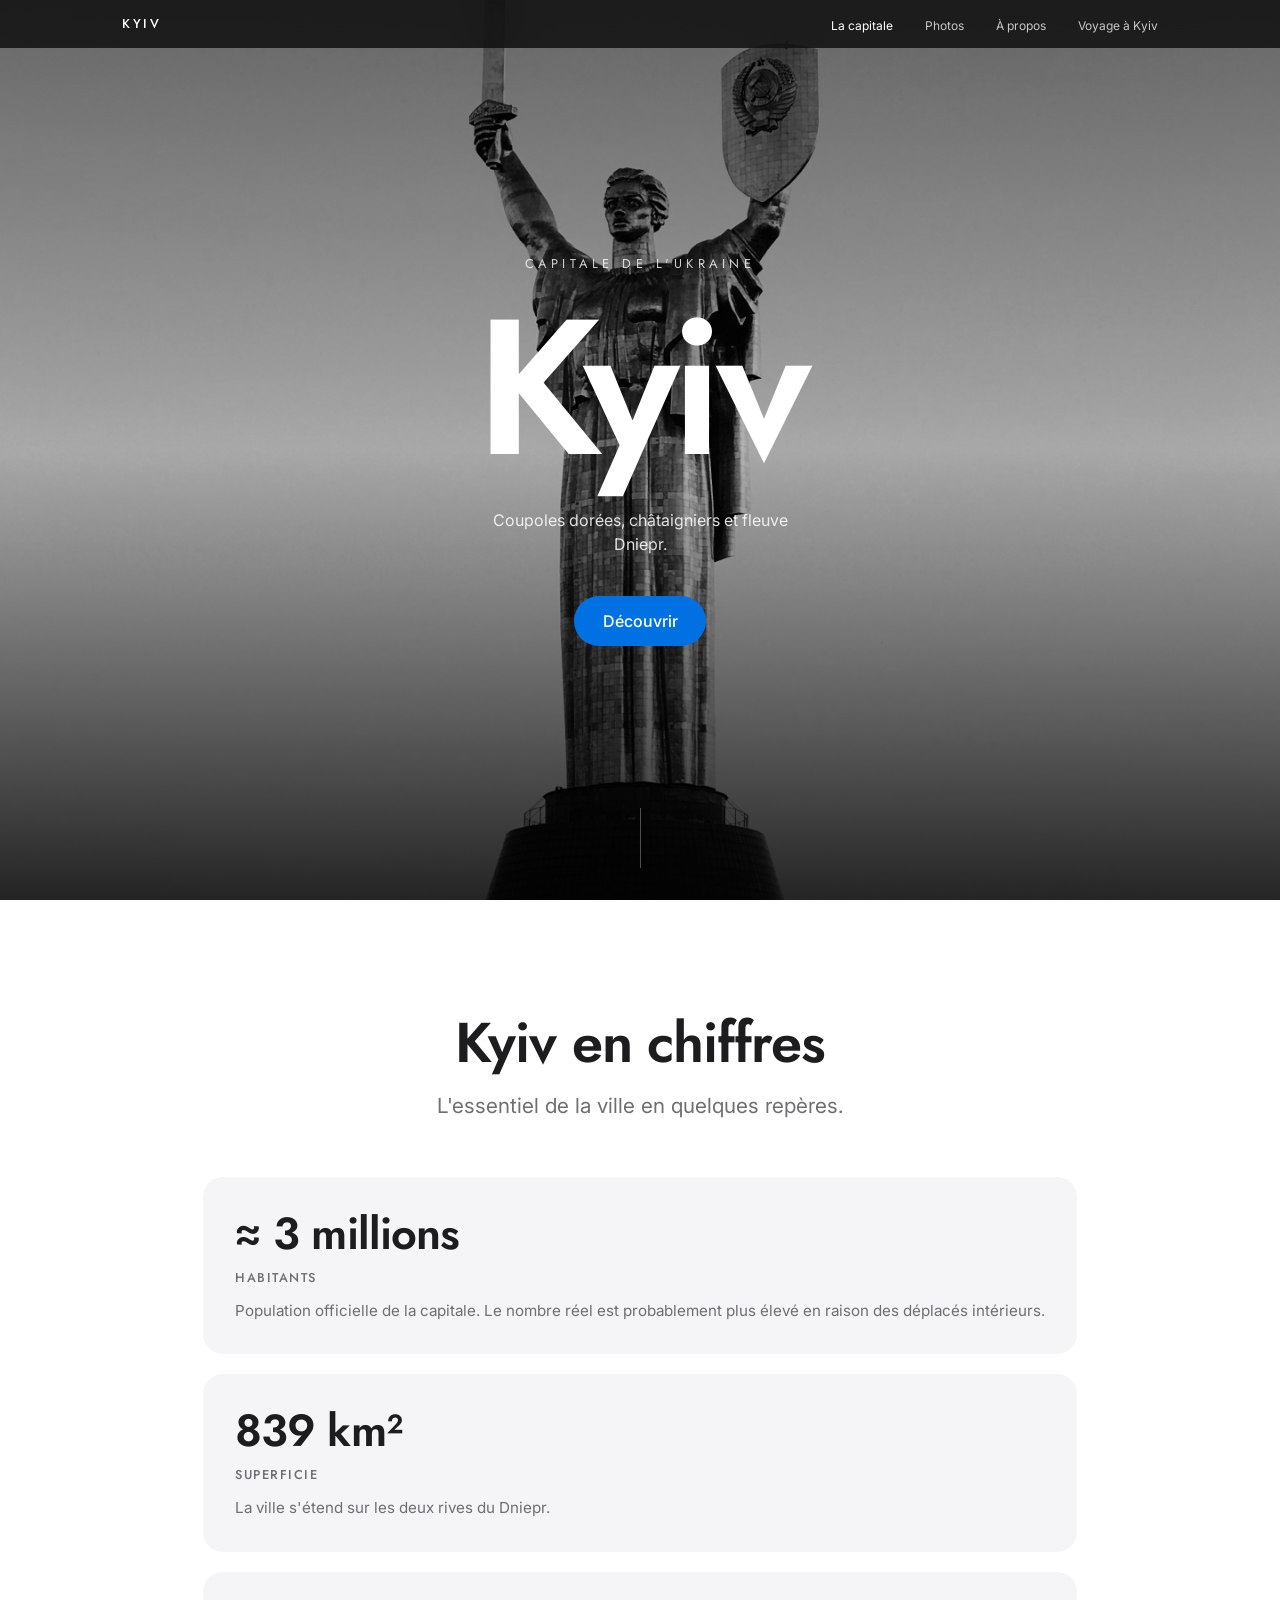
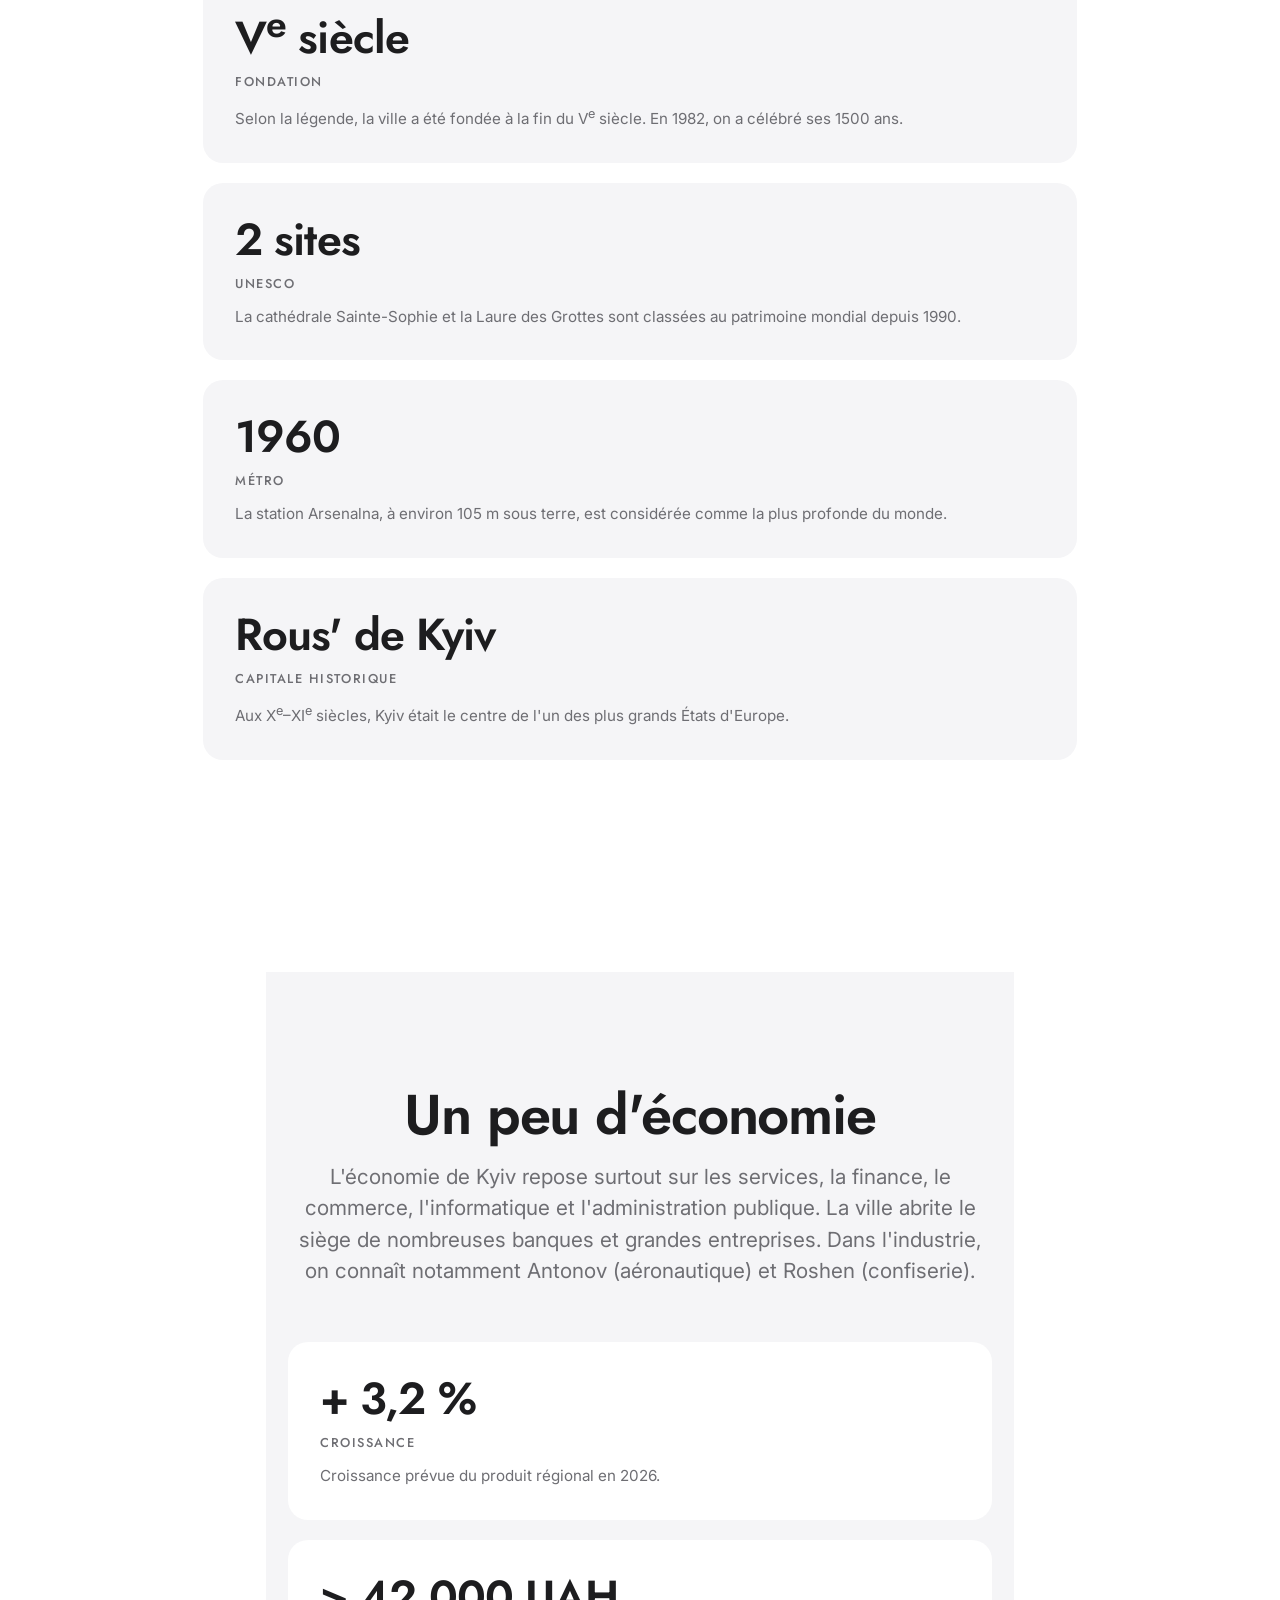
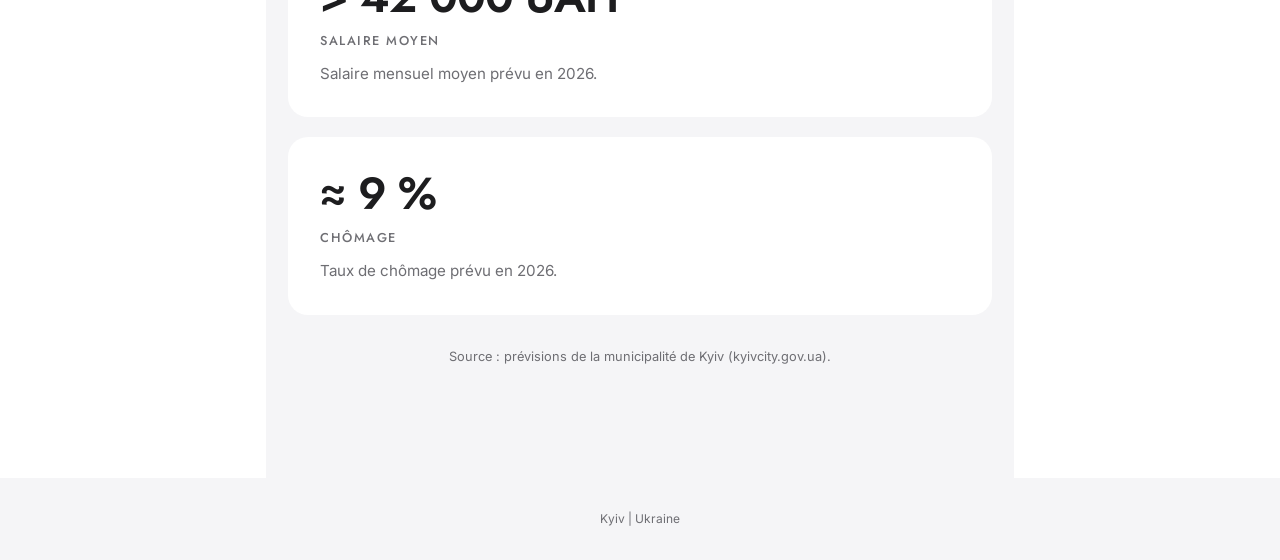
==== commit 2bc228b0: "ajott page et css du trajet ver Kyiv depuis genève" ====
--- a/index.html
+++ b/index.html
@@ -22,6 +22,7 @@
         <li><a href="index.html" aria-current="page">La capitale</a></li>
         <li><a href="kyiv_photo_page.html">Photos</a></li>
         <li><a href="propos_de_kyiv.html">À propos</a></li>
+        <li><a href="voyage-kyiv.html">Voyage à Kyiv</a></li>
       </ul>
     </div>
   </nav>
--- a/css/style.css
+++ b/css/style.css
@@ -263,3 +263,26 @@
   }
 }
 
+/* ===== css -voyage-Kyiv ===== */
+main{
+  display: flex;
+  flex-direction: column;
+  align-items: center;
+  justify-content: space-between;
+  gap: 100px;
+}
+.partie-voyage{
+  margin: 3%;
+  background-color: #6e6e73;
+  padding: 5%;
+  border-radius: 30px;
+}
+.partie-voyage img{
+  width: 55vw;
+  height: 20vh;
+}
+
+.h1-voyage{
+  text-align: center;
+  font-size: 3rem;
+}
